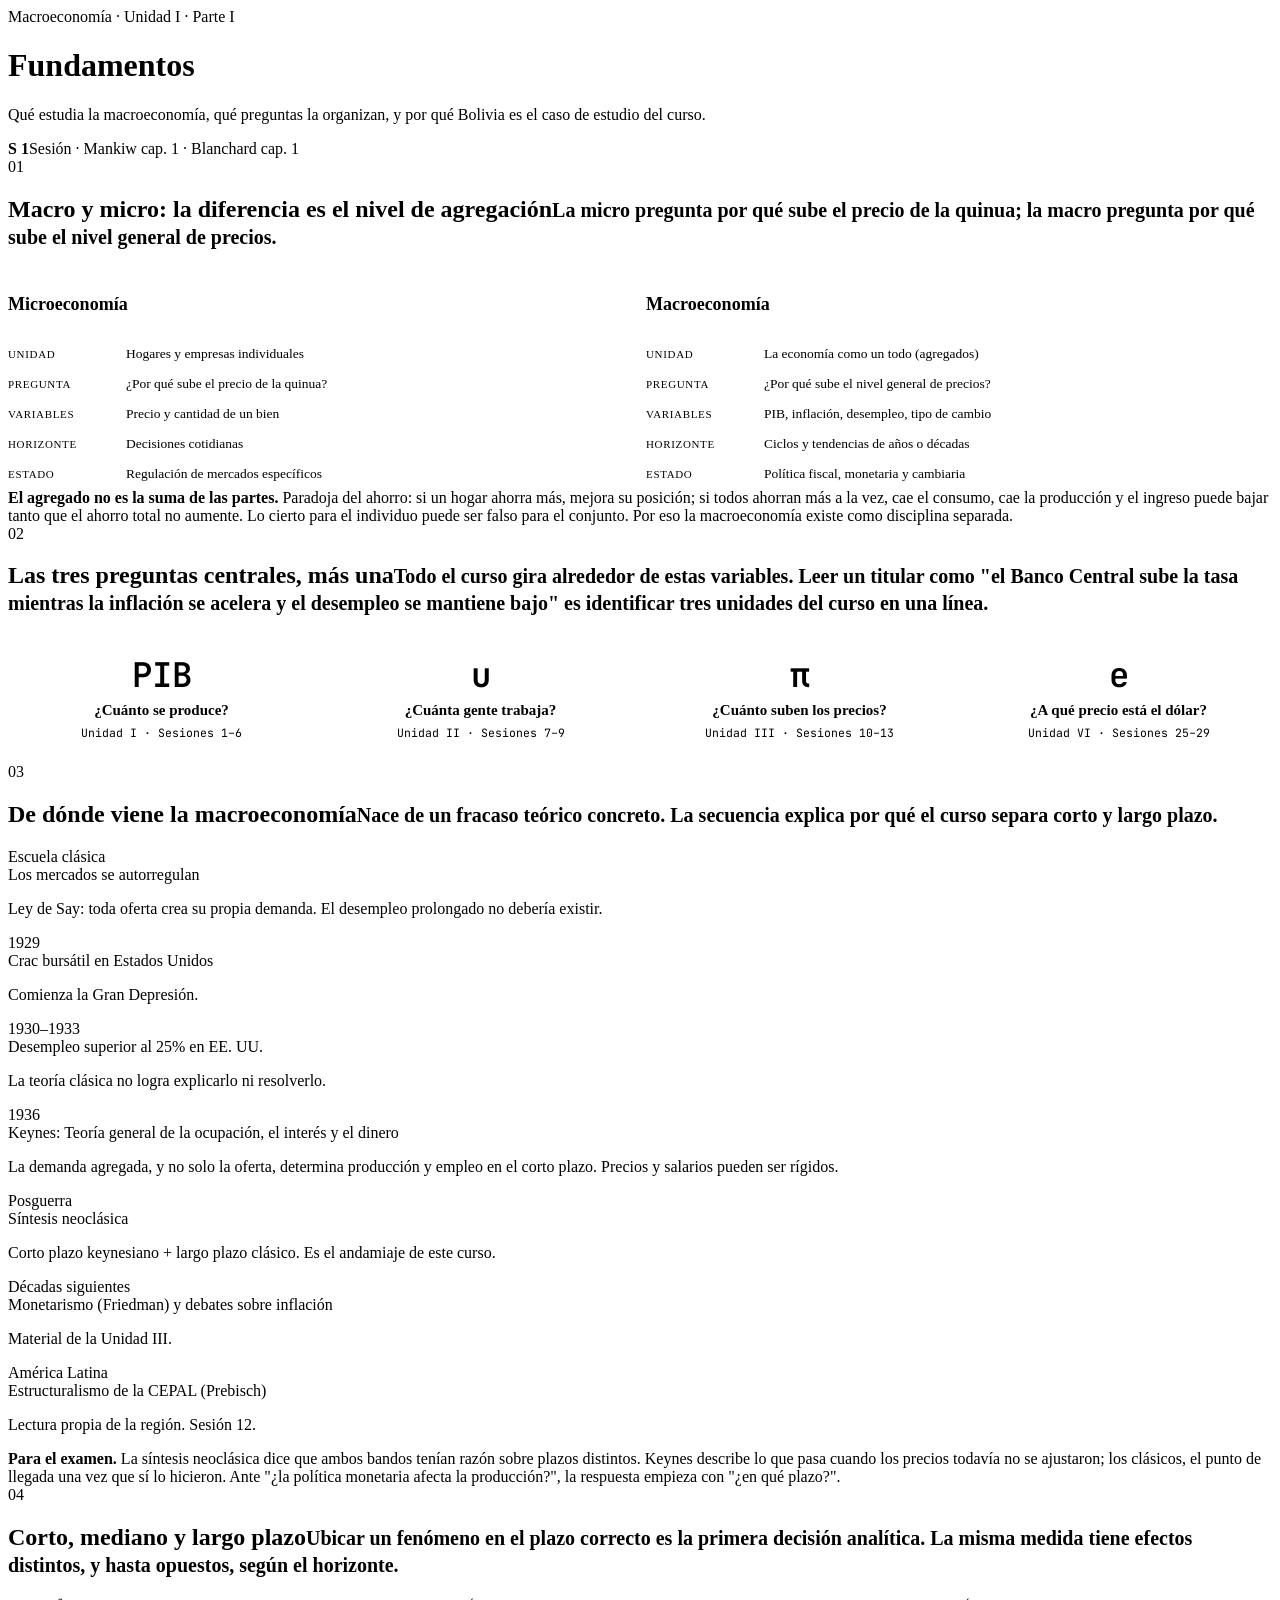
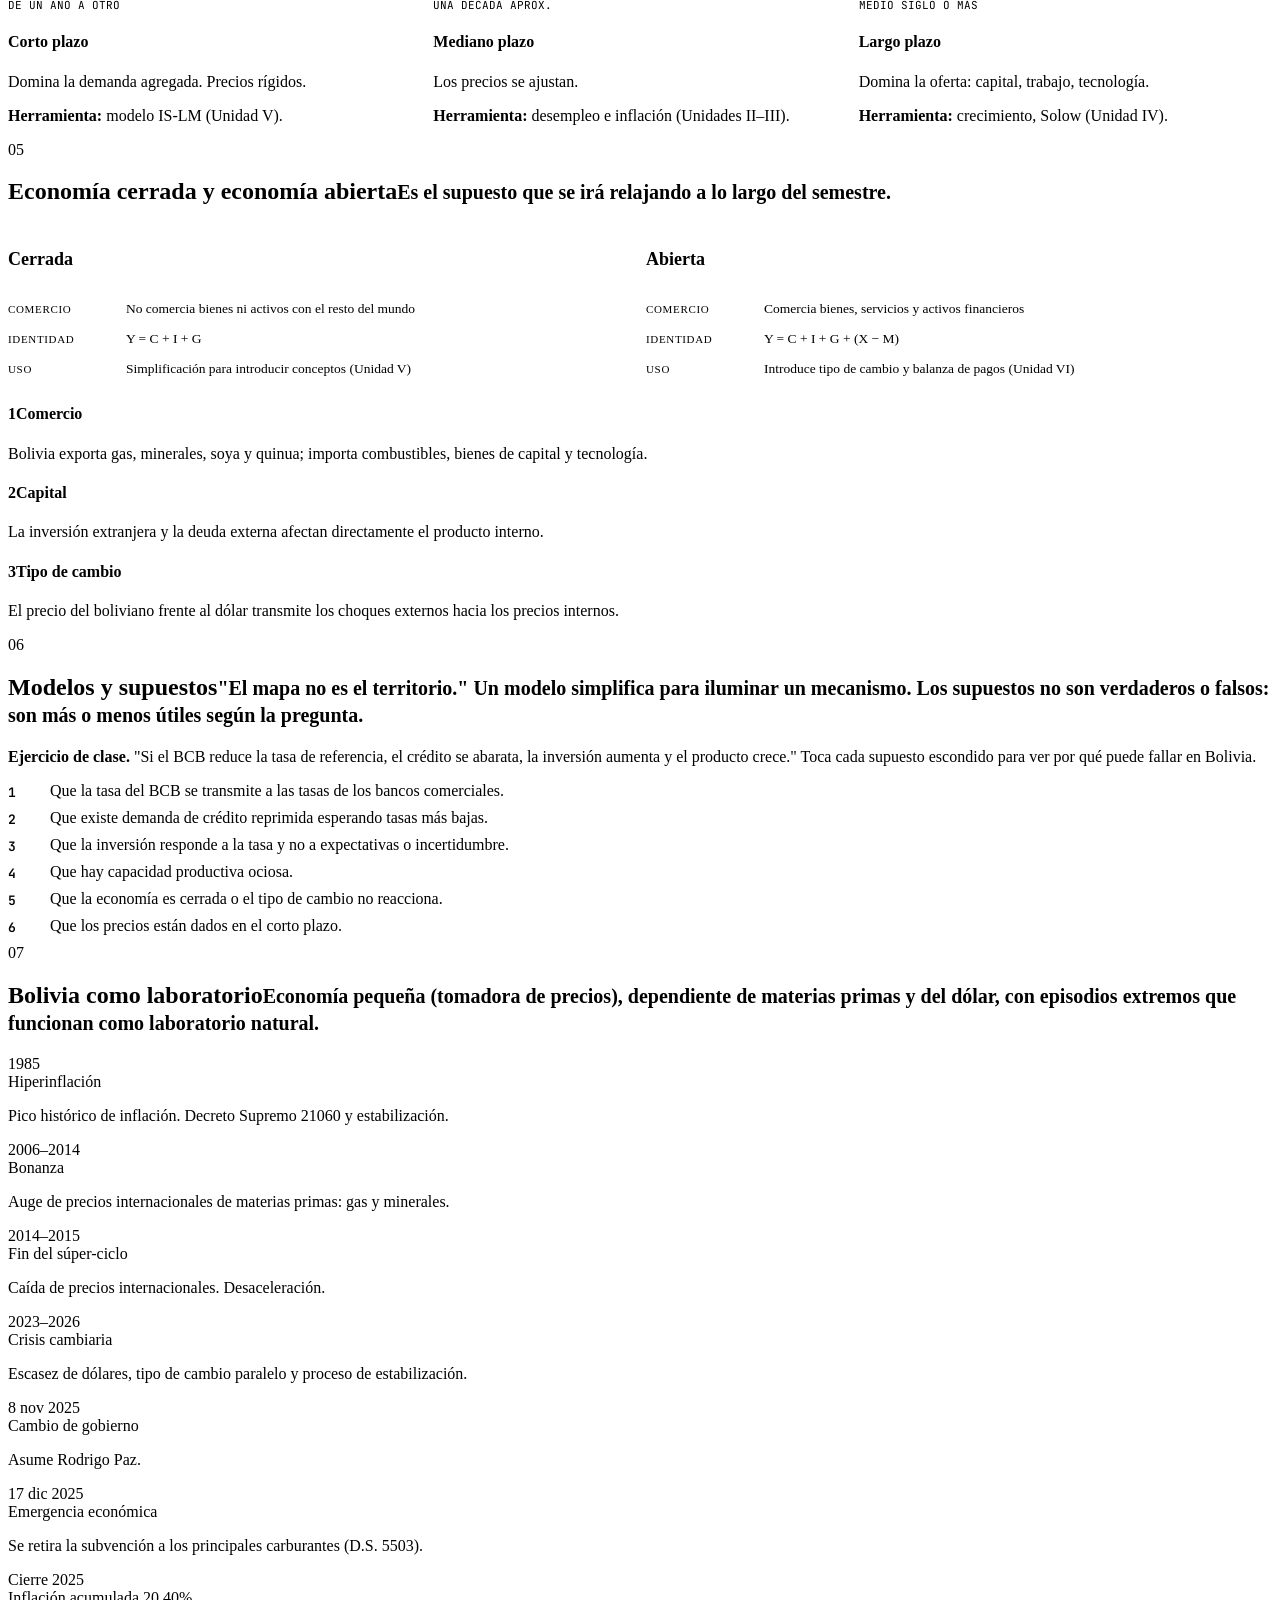
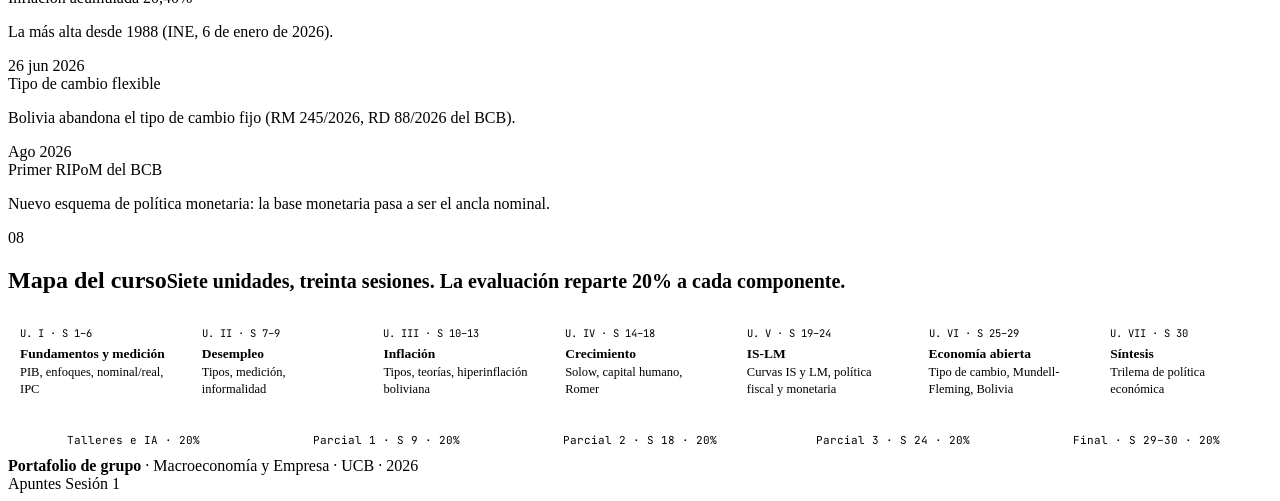
==== infografias/01-fundamentos.html @ 4fd5501f "Portafolio de grupo: quitar nombre individual, agregar integrantes" ====
<!DOCTYPE html>
<html lang="es">
<head>
<meta charset="UTF-8"><meta name="viewport" content="width=device-width, initial-scale=1.0">
<title>Parte I · Fundamentos</title>
<link rel="preconnect" href="https://fonts.googleapis.com">
<link href="https://fonts.googleapis.com/css2?family=Manrope:wght@400;500;600;700;800&family=JetBrains+Mono:wght@500;600&display=swap" rel="stylesheet">
<link rel="stylesheet" href="../assets/style.css">
<style>
  .vs2{display:grid;grid-template-columns:1fr 1fr;gap:12px}
  @media (max-width:560px){.vs2{grid-template-columns:1fr}}
  .vs2 .card h4{font-size:18px;color:var(--acento)}
  .vs2 .card .row{display:grid;grid-template-columns:110px 1fr;gap:8px;padding:7px 0;border-bottom:1px solid var(--line);font-size:13.5px}
  .vs2 .card .row:last-child{border:0}
  .vs2 .card .row span:first-child{color:var(--dim);font-size:11px;letter-spacing:.06em;text-transform:uppercase;padding-top:2px}
  .vs2 .card .row span:last-child{color:var(--muted)}
  .q3{display:grid;grid-template-columns:repeat(auto-fit,minmax(200px,1fr));gap:12px}
  .q3 .card{text-align:center;padding:22px 16px}
  .q3 .sym{font-family:'JetBrains Mono';font-size:34px;font-weight:600;color:var(--acento);line-height:1}
  .q3 .qq{font-weight:700;font-size:15px;margin:10px 0 4px}
  .q3 small{color:var(--dim);font-size:11.5px;font-family:'JetBrains Mono'}
  .plazos{display:grid;grid-template-columns:repeat(auto-fit,minmax(220px,1fr));gap:12px}
  .plazos .card{border-top:3px solid var(--acento)}
  .plazos .card:nth-child(2){border-top-color:var(--warn)}
  .plazos .card:nth-child(3){border-top-color:var(--azul)}
  .plazos .dur{font-family:'JetBrains Mono';font-size:11px;color:var(--dim);margin-bottom:6px}
  .mapa{display:grid;grid-template-columns:repeat(auto-fit,minmax(150px,1fr));gap:8px}
  .mapa div{background:var(--card);border:1px solid var(--line);border-radius:10px;padding:12px;font-size:12.5px;color:var(--muted);line-height:1.4}
  .mapa div b{display:block;color:var(--text);font-size:13.5px}
  .mapa div small{font-family:'JetBrains Mono';color:var(--acento);font-size:10.5px;display:block;margin-bottom:4px}
  .eval{display:flex;height:34px;border-radius:8px;overflow:hidden;gap:2px;margin-top:12px}
  .eval div{flex:1;display:flex;align-items:center;justify-content:center;font-family:'JetBrains Mono';font-size:11px;background:var(--card);border:1px solid var(--line);color:var(--muted);text-align:center;padding:0 4px}
  .sup{margin-top:12px}
  .sup .card{margin-bottom:8px;display:grid;grid-template-columns:32px 1fr;gap:10px;align-items:start;cursor:pointer}
  .sup .card .n{font-family:'JetBrains Mono';color:var(--acento);font-weight:600;font-size:13px;padding-top:2px}
  .sup .card .why{display:none;margin-top:8px;font-size:13px;color:var(--muted);padding-top:8px;border-top:1px solid var(--line)}
  .sup .card.open .why{display:block}
  .sup .card.open{border-color:var(--warn)}
  .sup .card .why b{color:var(--warn)}
</style>
</head>
<body>
<div class="poster">
  <div class="aguayo"></div>
  <header class="hero">
    <div>
      <div class="kicker">Macroeconomía · Unidad I · Parte I</div>
      <h1>Fundamentos</h1>
      <p class="sub">Qué estudia la macroeconomía, qué preguntas la organizan, y por qué Bolivia es el caso de estudio del curso.</p>
    </div>
    <div class="meta"><b>S 1</b>Sesión · Mankiw cap. 1 · Blanchard cap. 1</div>
  </header>

  <section>
    <div class="h2"><div class="num">01</div><h2>Macro y micro: la diferencia es el nivel de agregación<small>La micro pregunta por qué sube el precio de la quinua; la macro pregunta por qué sube el nivel general de precios.</small></h2></div>
    <div class="vs2">
      <div class="card"><h4>Microeconomía</h4>
        <div class="row"><span>Unidad</span><span>Hogares y empresas individuales</span></div>
        <div class="row"><span>Pregunta</span><span>¿Por qué sube el precio de la quinua?</span></div>
        <div class="row"><span>Variables</span><span>Precio y cantidad de un bien</span></div>
        <div class="row"><span>Horizonte</span><span>Decisiones cotidianas</span></div>
        <div class="row"><span>Estado</span><span>Regulación de mercados específicos</span></div>
      </div>
      <div class="card"><h4>Macroeconomía</h4>
        <div class="row"><span>Unidad</span><span>La economía como un todo (agregados)</span></div>
        <div class="row"><span>Pregunta</span><span>¿Por qué sube el nivel general de precios?</span></div>
        <div class="row"><span>Variables</span><span>PIB, inflación, desempleo, tipo de cambio</span></div>
        <div class="row"><span>Horizonte</span><span>Ciclos y tendencias de años o décadas</span></div>
        <div class="row"><span>Estado</span><span>Política fiscal, monetaria y cambiaria</span></div>
      </div>
    </div>
    <div class="callout"><b>El agregado no es la suma de las partes.</b> Paradoja del ahorro: si un hogar ahorra más, mejora su posición; si todos ahorran más a la vez, cae el consumo, cae la producción y el ingreso puede bajar tanto que el ahorro total no aumente. Lo cierto para el individuo puede ser falso para el conjunto. Por eso la macroeconomía existe como disciplina separada.</div>
  </section>

  <section class="alt">
    <div class="h2"><div class="num">02</div><h2>Las tres preguntas centrales, más una<small>Todo el curso gira alrededor de estas variables. Leer un titular como "el Banco Central sube la tasa mientras la inflación se acelera y el desempleo se mantiene bajo" es identificar tres unidades del curso en una línea.</small></h2></div>
    <div class="q3">
      <div class="card"><div class="sym">PIB</div><div class="qq">¿Cuánto se produce?</div><small>Unidad I · Sesiones 1–6</small></div>
      <div class="card"><div class="sym">u</div><div class="qq">¿Cuánta gente trabaja?</div><small>Unidad II · Sesiones 7–9</small></div>
      <div class="card"><div class="sym">π</div><div class="qq">¿Cuánto suben los precios?</div><small>Unidad III · Sesiones 10–13</small></div>
      <div class="card"><div class="sym">e</div><div class="qq">¿A qué precio está el dólar?</div><small>Unidad VI · Sesiones 25–29</small></div>
    </div>
  </section>

  <section>
    <div class="h2"><div class="num">03</div><h2>De dónde viene la macroeconomía<small>Nace de un fracaso teórico concreto. La secuencia explica por qué el curso separa corto y largo plazo.</small></h2></div>
    <div class="timeline">
      <div class="ev"><div class="d">Escuela clásica</div><div class="t">Los mercados se autorregulan</div><p>Ley de Say: toda oferta crea su propia demanda. El desempleo prolongado no debería existir.</p></div>
      <div class="ev"><div class="d">1929</div><div class="t">Crac bursátil en Estados Unidos</div><p>Comienza la Gran Depresión.</p></div>
      <div class="ev"><div class="d">1930–1933</div><div class="t">Desempleo superior al 25% en EE. UU.</div><p>La teoría clásica no logra explicarlo ni resolverlo.</p></div>
      <div class="ev"><div class="d">1936</div><div class="t">Keynes: Teoría general de la ocupación, el interés y el dinero</div><p>La demanda agregada, y no solo la oferta, determina producción y empleo en el corto plazo. Precios y salarios pueden ser rígidos.</p></div>
      <div class="ev"><div class="d">Posguerra</div><div class="t">Síntesis neoclásica</div><p>Corto plazo keynesiano + largo plazo clásico. Es el andamiaje de este curso.</p></div>
      <div class="ev"><div class="d">Décadas siguientes</div><div class="t">Monetarismo (Friedman) y debates sobre inflación</div><p>Material de la Unidad III.</p></div>
      <div class="ev"><div class="d">América Latina</div><div class="t">Estructuralismo de la CEPAL (Prebisch)</div><p>Lectura propia de la región. Sesión 12.</p></div>
    </div>
    <div class="callout info"><b>Para el examen.</b> La síntesis neoclásica dice que ambos bandos tenían razón sobre plazos distintos. Keynes describe lo que pasa cuando los precios todavía no se ajustaron; los clásicos, el punto de llegada una vez que sí lo hicieron. Ante "¿la política monetaria afecta la producción?", la respuesta empieza con "¿en qué plazo?".</div>
  </section>

  <section class="alt">
    <div class="h2"><div class="num">04</div><h2>Corto, mediano y largo plazo<small>Ubicar un fenómeno en el plazo correcto es la primera decisión analítica. La misma medida tiene efectos distintos, y hasta opuestos, según el horizonte.</small></h2></div>
    <div class="plazos">
      <div class="card"><div class="dur">DE UN AÑO A OTRO</div><h4>Corto plazo</h4><p>Domina la demanda agregada. Precios rígidos.</p><p style="margin-top:6px"><b>Herramienta:</b> modelo IS-LM (Unidad V).</p></div>
      <div class="card"><div class="dur">UNA DÉCADA APROX.</div><h4>Mediano plazo</h4><p>Los precios se ajustan.</p><p style="margin-top:6px"><b>Herramienta:</b> desempleo e inflación (Unidades II–III).</p></div>
      <div class="card"><div class="dur">MEDIO SIGLO O MÁS</div><h4>Largo plazo</h4><p>Domina la oferta: capital, trabajo, tecnología.</p><p style="margin-top:6px"><b>Herramienta:</b> crecimiento, Solow (Unidad IV).</p></div>
    </div>
  </section>

  <section>
    <div class="h2"><div class="num">05</div><h2>Economía cerrada y economía abierta<small>Es el supuesto que se irá relajando a lo largo del semestre.</small></h2></div>
    <div class="vs2">
      <div class="card"><h4>Cerrada</h4>
        <div class="row"><span>Comercio</span><span>No comercia bienes ni activos con el resto del mundo</span></div>
        <div class="row"><span>Identidad</span><span class="mono">Y = C + I + G</span></div>
        <div class="row"><span>Uso</span><span>Simplificación para introducir conceptos (Unidad V)</span></div>
      </div>
      <div class="card"><h4>Abierta</h4>
        <div class="row"><span>Comercio</span><span>Comercia bienes, servicios y activos financieros</span></div>
        <div class="row"><span>Identidad</span><span class="mono">Y = C + I + G + (X − M)</span></div>
        <div class="row"><span>Uso</span><span>Introduce tipo de cambio y balanza de pagos (Unidad VI)</span></div>
      </div>
    </div>
    <div class="grid" style="margin-top:12px">
      <div class="card"><h4><span>1</span>Comercio</h4><p>Bolivia exporta gas, minerales, soya y quinua; importa combustibles, bienes de capital y tecnología.</p></div>
      <div class="card"><h4><span>2</span>Capital</h4><p>La inversión extranjera y la deuda externa afectan directamente el producto interno.</p></div>
      <div class="card"><h4><span>3</span>Tipo de cambio</h4><p>El precio del boliviano frente al dólar transmite los choques externos hacia los precios internos.</p></div>
    </div>
  </section>

  <section class="alt">
    <div class="h2"><div class="num">06</div><h2>Modelos y supuestos<small>"El mapa no es el territorio." Un modelo simplifica para iluminar un mecanismo. Los supuestos no son verdaderos o falsos: son más o menos útiles según la pregunta.</small></h2></div>
    <p><b>Ejercicio de clase.</b> "Si el BCB reduce la tasa de referencia, el crédito se abarata, la inversión aumenta y el producto crece." Toca cada supuesto escondido para ver por qué puede fallar en Bolivia.</p>
    <div class="sup">
      <div class="card"><div class="n">1</div><div>Que la tasa del BCB se transmite a las tasas de los bancos comerciales.<div class="why"><b>Transmisión monetaria.</b> Si los bancos no bajan sus tasas, la cadena se corta en el primer eslabón.</div></div></div>
      <div class="card"><div class="n">2</div><div>Que existe demanda de crédito reprimida esperando tasas más bajas.<div class="why"><b>Restricción de demanda vs. oferta.</b> Si nadie quiere invertir por otras razones, abaratar el crédito no cambia nada.</div></div></div>
      <div class="card"><div class="n">3</div><div>Que la inversión responde a la tasa y no a expectativas o incertidumbre.<div class="why"><b>Expectativas.</b> Con incertidumbre alta, la tasa pesa poco en la decisión de invertir.</div></div></div>
      <div class="card"><div class="n">4</div><div>Que hay capacidad productiva ociosa.<div class="why"><b>Cuestionable en Bolivia 2025–2026.</b> Si la economía está al límite, más demanda genera precios, no cantidades.</div></div></div>
      <div class="card"><div class="n">5</div><div>Que la economía es cerrada o el tipo de cambio no reacciona.<div class="why"><b>Cuestionable en Bolivia 2025–2026.</b> Con escasez de divisas, bajar tasas puede acelerar la salida de capitales y depreciar la moneda.</div></div></div>
      <div class="card"><div class="n">6</div><div>Que los precios están dados en el corto plazo.<div class="why"><b>Precios rígidos.</b> Es el supuesto que separa el corto plazo keynesiano del largo plazo clásico.</div></div></div>
    </div>
  </section>

  <section>
    <div class="h2"><div class="num">07</div><h2>Bolivia como laboratorio<small>Economía pequeña (tomadora de precios), dependiente de materias primas y del dólar, con episodios extremos que funcionan como laboratorio natural.</small></h2></div>
    <div class="timeline">
      <div class="ev"><div class="d">1985</div><div class="t">Hiperinflación</div><p>Pico histórico de inflación. Decreto Supremo 21060 y estabilización.</p></div>
      <div class="ev"><div class="d">2006–2014</div><div class="t">Bonanza</div><p>Auge de precios internacionales de materias primas: gas y minerales.</p></div>
      <div class="ev"><div class="d">2014–2015</div><div class="t">Fin del súper-ciclo</div><p>Caída de precios internacionales. Desaceleración.</p></div>
      <div class="ev"><div class="d">2023–2026</div><div class="t">Crisis cambiaria</div><p>Escasez de dólares, tipo de cambio paralelo y proceso de estabilización.</p></div>
      <div class="ev"><div class="d">8 nov 2025</div><div class="t">Cambio de gobierno</div><p>Asume Rodrigo Paz.</p></div>
      <div class="ev"><div class="d">17 dic 2025</div><div class="t">Emergencia económica</div><p>Se retira la subvención a los principales carburantes (D.S. 5503).</p></div>
      <div class="ev"><div class="d">Cierre 2025</div><div class="t">Inflación acumulada 20,40%</div><p>La más alta desde 1988 (INE, 6 de enero de 2026).</p></div>
      <div class="ev"><div class="d">26 jun 2026</div><div class="t">Tipo de cambio flexible</div><p>Bolivia abandona el tipo de cambio fijo (RM 245/2026, RD 88/2026 del BCB).</p></div>
      <div class="ev"><div class="d">Ago 2026</div><div class="t">Primer RIPoM del BCB</div><p>Nuevo esquema de política monetaria: la base monetaria pasa a ser el ancla nominal.</p></div>
    </div>
  </section>

  <section class="alt">
    <div class="h2"><div class="num">08</div><h2>Mapa del curso<small>Siete unidades, treinta sesiones. La evaluación reparte 20% a cada componente.</small></h2></div>
    <div class="mapa">
      <div><small>U. I · S 1–6</small><b>Fundamentos y medición</b>PIB, enfoques, nominal/real, IPC</div>
      <div><small>U. II · S 7–9</small><b>Desempleo</b>Tipos, medición, informalidad</div>
      <div><small>U. III · S 10–13</small><b>Inflación</b>Tipos, teorías, hiperinflación boliviana</div>
      <div><small>U. IV · S 14–18</small><b>Crecimiento</b>Solow, capital humano, Romer</div>
      <div><small>U. V · S 19–24</small><b>IS-LM</b>Curvas IS y LM, política fiscal y monetaria</div>
      <div><small>U. VI · S 25–29</small><b>Economía abierta</b>Tipo de cambio, Mundell-Fleming, Bolivia</div>
      <div><small>U. VII · S 30</small><b>Síntesis</b>Trilema de política económica</div>
    </div>
    <div class="eval">
      <div>Talleres e IA · 20%</div><div>Parcial 1 · S 9 · 20%</div><div>Parcial 2 · S 18 · 20%</div><div>Parcial 3 · S 24 · 20%</div><div>Final · S 29–30 · 20%</div>
    </div>
  </section>

  <footer><div><b>Portafolio de grupo</b> · Macroeconomía y Empresa · UCB · 2026</div><div>Apuntes Sesión 1</div></footer>
  <div class="aguayo"></div>
</div>
<script>
document.querySelectorAll('.sup .card').forEach(c=>c.addEventListener('click',()=>c.classList.toggle('open')));
</script>
</body>
</html>
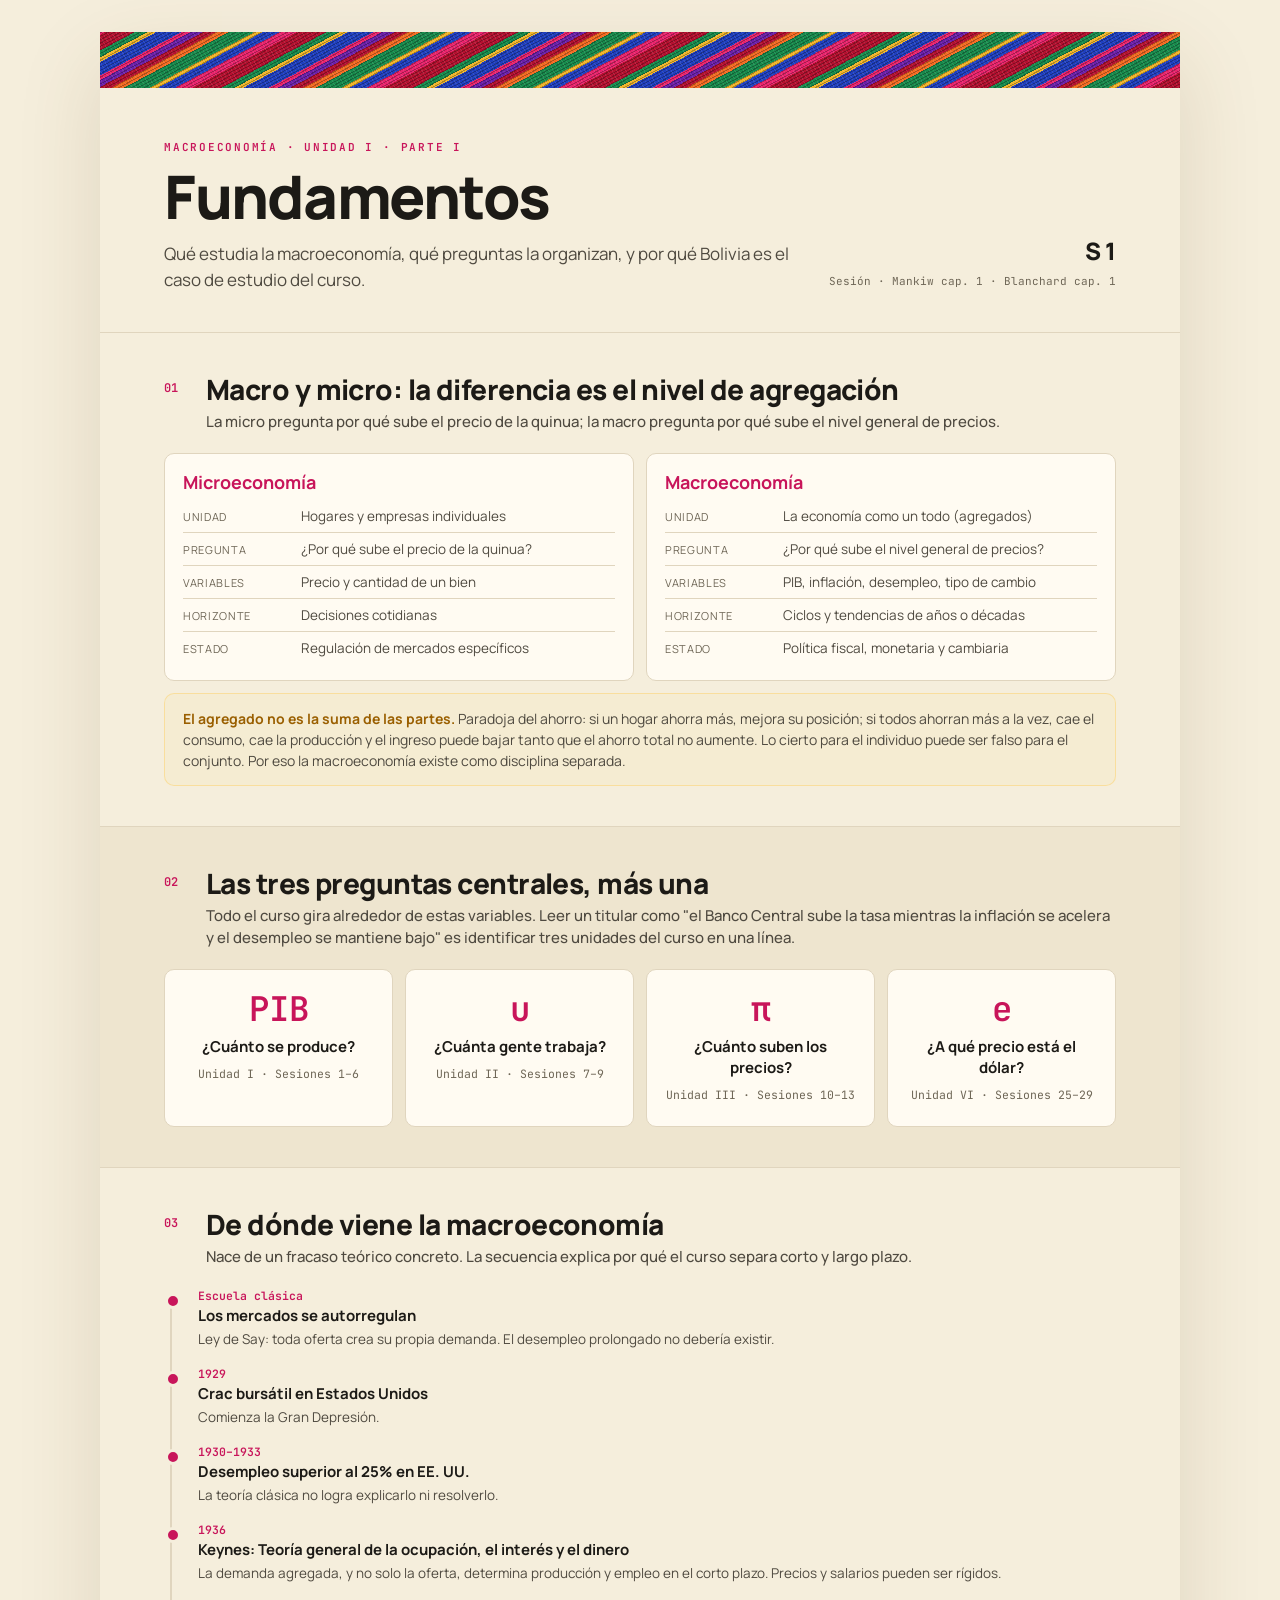
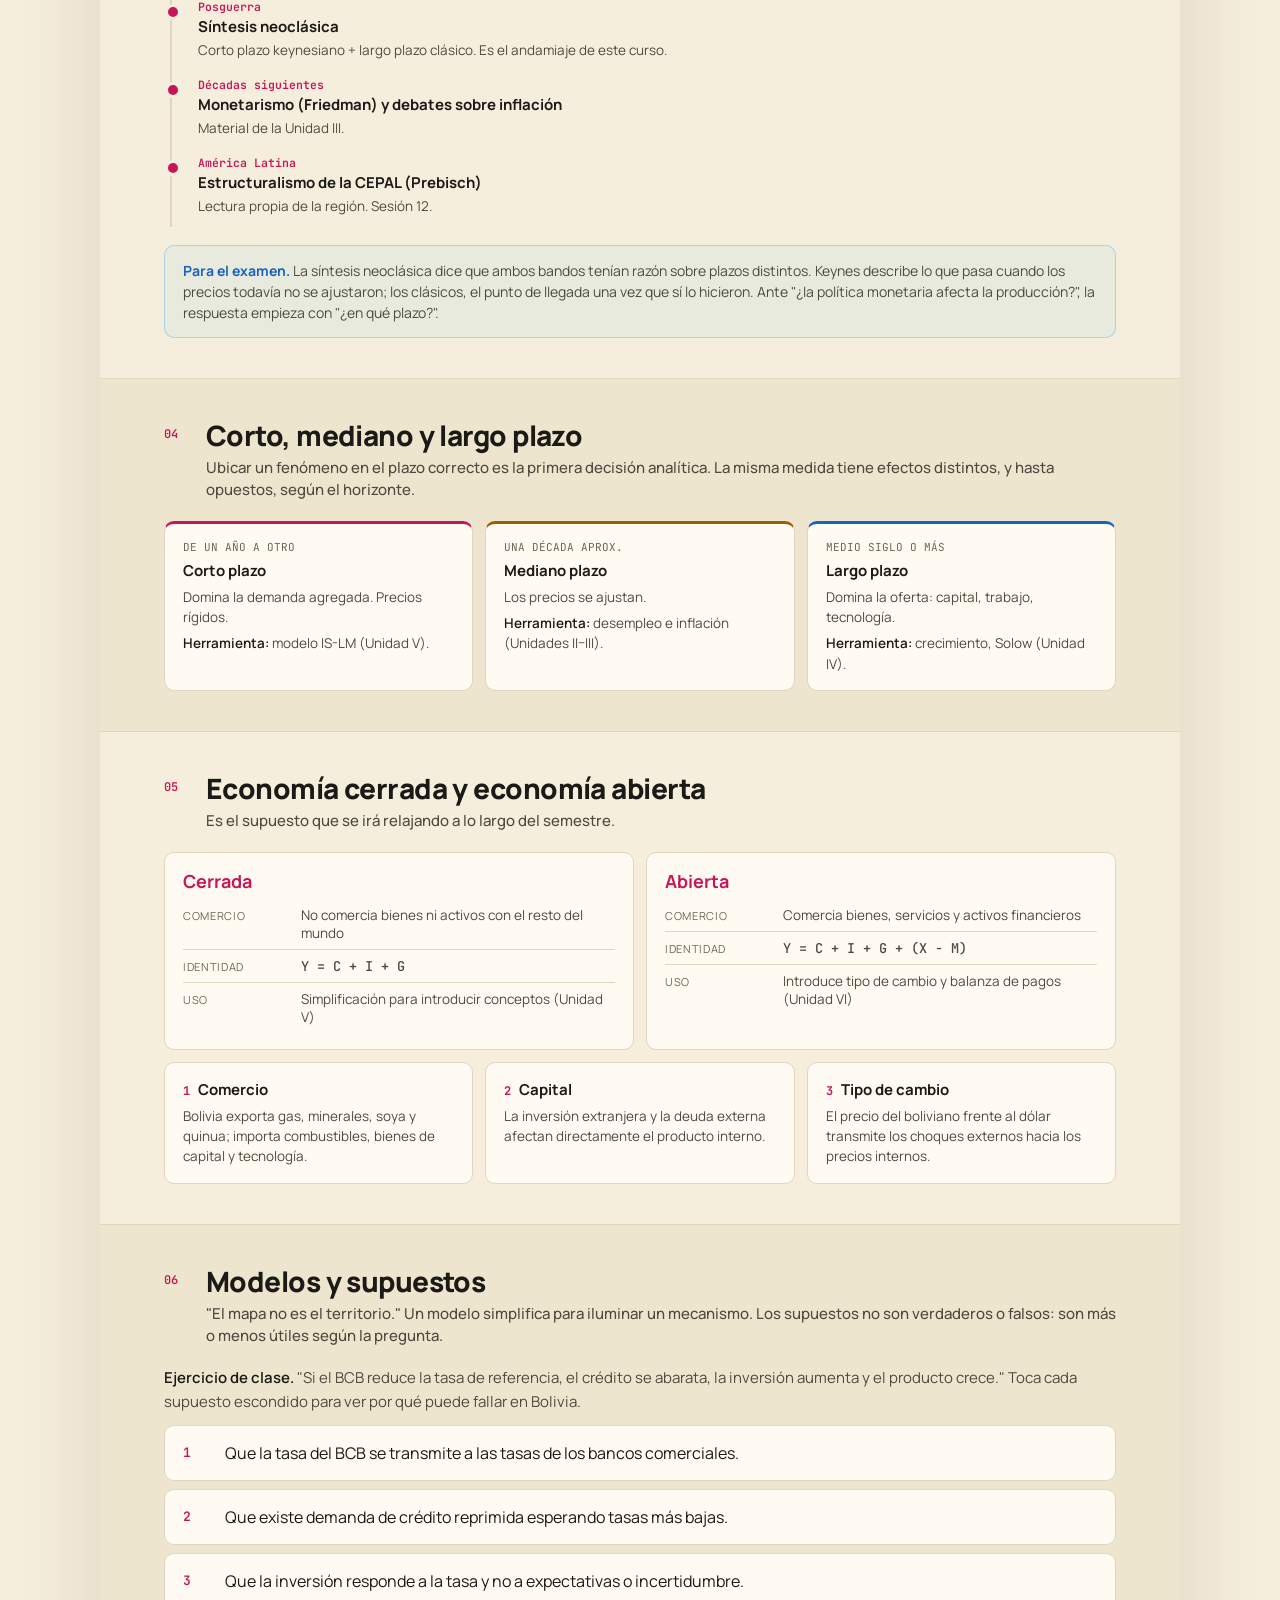
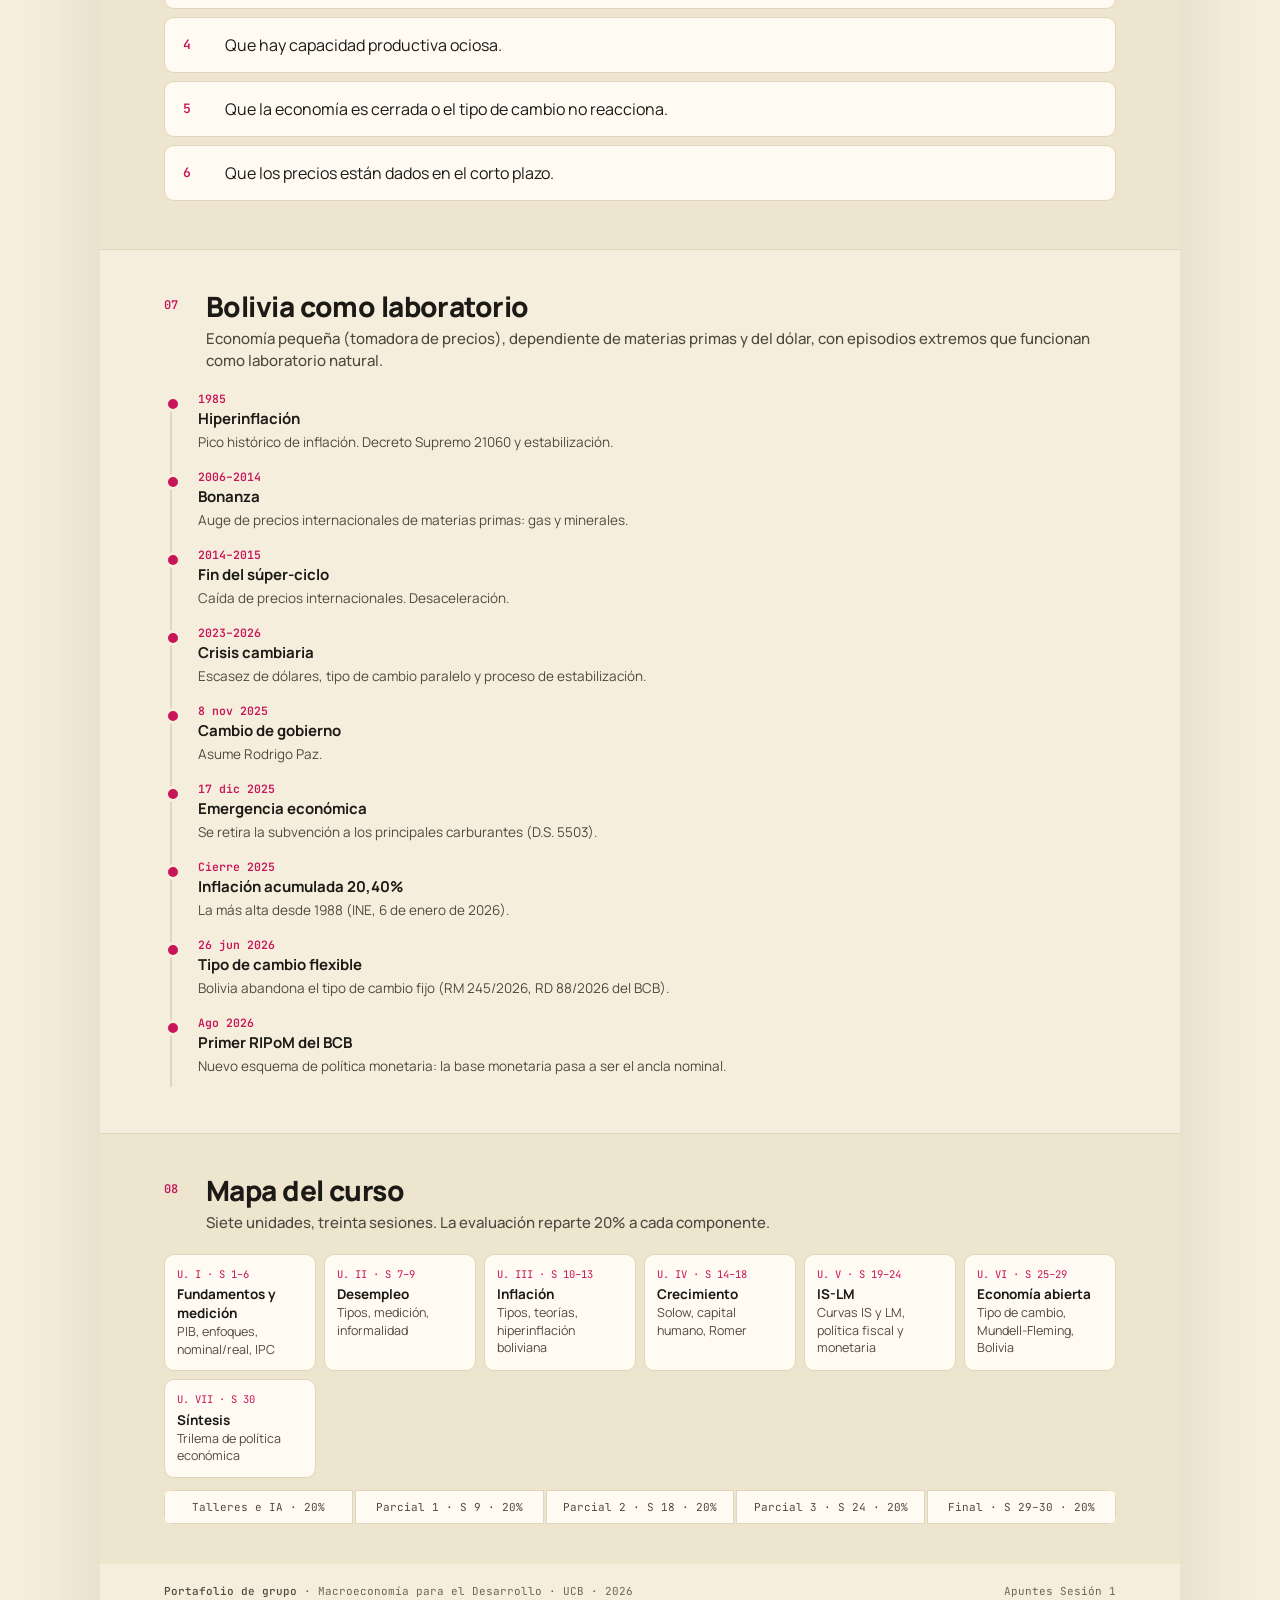
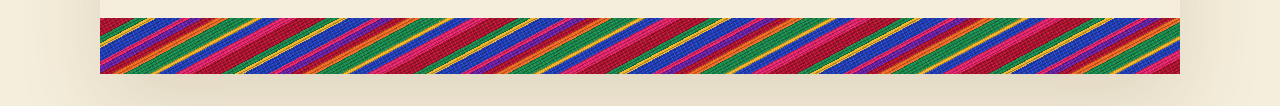
==== commit 26fdfb9e: "Nombre oficial del curso y perfiles del grupo en Nosotros - "Macroeconomía para el Desarrollo" (nomb" ====
--- a/infografias/01-fundamentos.html
+++ b/infografias/01-fundamentos.html
@@ -170,7 +170,7 @@
     </div>
   </section>
 
-  <footer><div><b>Portafolio de grupo</b> · Macroeconomía y Empresa · UCB · 2026</div><div>Apuntes Sesión 1</div></footer>
+  <footer><div><b>Portafolio de grupo</b> · Macroeconomía para el Desarrollo · UCB · 2026</div><div>Apuntes Sesión 1</div></footer>
   <div class="aguayo"></div>
 </div>
 <script>
--- a/assets/style.css
+++ b/assets/style.css
@@ -0,0 +1,139 @@
+/* Sistema visual Aguayo Crema · ver DESIGN.md */
+:root{
+  --bg:#F5EEDC; --bg2:#EEE5CF; --card:#FFFBF2; --line:#E0D5BE;
+  --text:#1C1A16; --muted:#4F4A40; --dim:#6E6656;
+  --acento:#C8155A; --azul:#1A62C0;
+  --ok:#0F7A45; --bad:#C62A3A; --warn:#9A5F00;
+  --pad:clamp(18px,5vw,72px);
+}
+*{box-sizing:border-box;margin:0;padding:0}
+html{-webkit-text-size-adjust:100%;scroll-behavior:smooth}
+body{background:var(--bg);font-family:'Manrope',system-ui,sans-serif;color:var(--text);-webkit-font-smoothing:antialiased}
+.poster{max-width:1080px;margin:0 auto;background:var(--bg);overflow:hidden}
+@media (min-width:1140px){.poster{margin:32px auto;box-shadow:0 30px 80px rgba(90,64,20,.14)}}
+.aguayo{height:clamp(28px,6vw,56px);position:relative;overflow:hidden;
+  background:repeating-linear-gradient(-28deg,#B4102F 0 14px,#E8236B 14px 22px,#1F3FBF 22px 30px,#F0B429 30px 34px,#178A4C 34px 46px,#F26A21 46px 52px,#B4102F 52px 58px,#6A1FA8 58px 64px,#E8236B 64px 68px,#1F3FBF 68px 80px,#F0B429 80px 84px,#178A4C 84px 90px)}
+.aguayo::after{content:"";position:absolute;inset:0;background:repeating-linear-gradient(-28deg,rgba(0,0,0,.28) 0 1px,transparent 1px 3px),repeating-linear-gradient(62deg,rgba(255,255,255,.10) 0 1px,transparent 1px 4px)}
+.aguayo.thin{height:6px}.aguayo.thin::after{display:none}
+header.hero{padding:clamp(28px,6vw,52px) var(--pad) clamp(22px,4vw,40px);display:grid;grid-template-columns:1fr auto;gap:24px;align-items:end}
+.kicker{font-family:'JetBrains Mono',monospace;font-size:11px;letter-spacing:.16em;text-transform:uppercase;color:var(--acento);font-weight:600}
+h1{font-weight:800;font-size:clamp(32px,7vw,60px);line-height:1.02;letter-spacing:-.025em;margin-top:12px}
+.sub{font-size:clamp(14px,2.2vw,17px);color:var(--muted);margin-top:14px;max-width:640px;line-height:1.5}
+.meta{text-align:right;font-family:'JetBrains Mono';font-size:11px;color:var(--dim);line-height:1.8;white-space:nowrap}
+.meta b{color:var(--text);font-size:24px;display:block;font-family:'Manrope';font-weight:800;letter-spacing:-.02em}
+@media (max-width:600px){header.hero{grid-template-columns:1fr}.meta{text-align:left;display:flex;gap:14px;align-items:baseline;white-space:normal}.meta b{font-size:18px;display:inline}}
+section{padding:clamp(26px,5vw,40px) var(--pad);border-top:1px solid var(--line)}
+section.alt{background:var(--bg2)}
+.h2{display:flex;align-items:flex-start;gap:14px;margin-bottom:20px}
+.num{font-family:'JetBrains Mono';font-weight:600;font-size:12px;color:var(--acento);padding-top:7px;min-width:28px}
+h2{font-weight:800;font-size:clamp(21px,3.4vw,28px);letter-spacing:-.02em;line-height:1.15}
+h2 small{display:block;font-weight:500;font-size:clamp(13.5px,1.8vw,15px);letter-spacing:0;color:var(--muted);margin-top:6px;line-height:1.45}
+h3{font-weight:700;font-size:17px;margin-bottom:10px}
+p{font-size:clamp(14px,1.8vw,15px);line-height:1.55;color:var(--muted)}
+p b,li b{color:var(--text);font-weight:600}
+p+p{margin-top:10px}
+.grid{display:grid;gap:12px;grid-template-columns:repeat(auto-fit,minmax(200px,1fr))}
+.grid.wide{grid-template-columns:repeat(auto-fit,minmax(280px,1fr))}
+.card{background:var(--card);border:1px solid var(--line);border-radius:10px;padding:16px 18px;min-width:0}
+.card h4{font-weight:700;font-size:15px;margin-bottom:6px}
+.card h4 span{font-family:'JetBrains Mono';color:var(--acento);margin-right:8px;font-size:12px}
+.card p,.card li{font-size:13.5px;line-height:1.5;color:var(--muted)}
+.card ul,.card ol{padding-left:18px}
+.card li{margin-bottom:4px}
+.mono{font-family:'JetBrains Mono';font-weight:500}
+.f{font-family:'JetBrains Mono';font-weight:600;font-size:clamp(16px,3.2vw,26px);background:var(--card);border:1px solid var(--line);border-radius:10px;padding:14px 18px;text-align:center;letter-spacing:-.01em;overflow-x:auto;white-space:nowrap}
+.f i{font-style:normal;color:var(--acento)}
+.f+.f{margin-top:8px}
+.formulas{display:grid;gap:8px;grid-template-columns:repeat(auto-fit,minmax(280px,1fr))}
+.callout{margin-top:12px;border-radius:10px;padding:14px 18px;font-size:14px;line-height:1.5;color:var(--muted);border:1px solid;background:rgba(255,197,61,.06);border-color:rgba(255,197,61,.35)}
+.callout b{color:var(--warn)}
+.callout.ok{border-color:rgba(61,214,140,.4);background:rgba(61,214,140,.07)}.callout.ok b{color:var(--ok)}
+.callout.bad{border-color:rgba(255,77,94,.4);background:rgba(255,77,94,.07)}.callout.bad b{color:var(--bad)}
+.callout.info{border-color:rgba(79,176,255,.4);background:rgba(79,176,255,.07)}.callout.info b{color:var(--azul)}
+.verdict{display:grid;grid-template-columns:repeat(auto-fit,minmax(240px,1fr));gap:12px;margin-top:12px}
+.verdict div{border-radius:10px;padding:14px 16px;font-size:14px;line-height:1.5;border:1px solid;color:var(--muted)}
+.verdict .bad{border-color:rgba(255,77,94,.4);background:rgba(255,77,94,.07)}
+.verdict .ok{border-color:rgba(61,214,140,.4);background:rgba(61,214,140,.07)}
+.verdict b{display:block;font-family:'JetBrains Mono';font-size:17px;margin-bottom:4px}
+.verdict .bad b{color:var(--bad)}.verdict .ok b{color:var(--ok)}
+table.t{width:100%;border-collapse:collapse;font-size:13.5px;background:var(--card);border:1px solid var(--line);border-radius:10px;overflow:hidden}
+table.t th,table.t td{padding:10px 12px;text-align:left;border-bottom:1px solid var(--line);vertical-align:top;color:var(--muted)}
+table.t th{font-size:11px;letter-spacing:.1em;text-transform:uppercase;color:var(--dim);font-weight:600;background:var(--bg2)}
+table.t td:first-child{color:var(--text);font-weight:600}
+table.t tr:last-child td{border-bottom:0}
+table.t td.n{font-family:'JetBrains Mono';color:var(--text);white-space:nowrap}
+.twrap{overflow-x:auto;-webkit-overflow-scrolling:touch;border-radius:10px}
+.timeline{position:relative;padding-left:22px}
+.timeline::before{content:"";position:absolute;left:6px;top:6px;bottom:6px;width:2px;background:var(--line)}
+.timeline .ev{position:relative;padding:0 0 16px 12px}
+.timeline .ev::before{content:"";position:absolute;left:-21px;top:5px;width:10px;height:10px;border-radius:50%;background:var(--acento);border:3px solid var(--bg)}
+.timeline .ev .d{font-family:'JetBrains Mono';font-size:11.5px;color:var(--acento);font-weight:600}
+.timeline .ev .t{font-weight:700;font-size:15px;margin:2px 0 3px}
+.timeline .ev p{font-size:13.5px}
+.chain{display:grid;grid-template-columns:1fr 28px 1fr 28px 1fr;align-items:stretch}
+.chain .step{background:var(--card);border:1px solid var(--line);border-radius:10px;padding:16px}
+.chain .arrow{display:flex;align-items:center;justify-content:center;color:var(--dim);font-size:20px}
+.chain .lbl{font-weight:700;font-size:15px}
+.chain .val{font-family:'JetBrains Mono';font-size:12px;color:var(--muted);margin-top:4px}
+.chain .va{margin-top:12px;font-family:'JetBrains Mono';font-size:12px;color:var(--text);padding-top:10px;border-top:1px solid var(--line)}
+.chain .va b{font-family:'Manrope';font-size:22px;font-weight:800;display:block;margin-top:2px}
+.chain .total{border-color:var(--acento);background:linear-gradient(180deg,rgba(232,35,107,.12),transparent)}
+@media (max-width:640px){.chain{grid-template-columns:1fr}.chain .arrow{transform:rotate(90deg);height:28px}}
+.flow{display:flex;flex-wrap:wrap;gap:8px;align-items:center}
+.flow span{background:var(--card);border:1px solid var(--line);border-radius:999px;padding:8px 14px;font-size:13.5px;color:var(--text)}
+.flow i{color:var(--dim);font-style:normal}
+.flow span.hi{border-color:var(--acento);color:var(--acento)}
+.bars{display:flex;flex-direction:column;gap:8px}
+.bar{display:grid;grid-template-columns:minmax(90px,150px) 1fr 64px;align-items:center;gap:10px}
+.bar .lab{font-weight:600;font-size:13px}
+.bar .track{height:18px;background:var(--card);border:1px solid var(--line);border-radius:4px;overflow:hidden}
+.bar .fill{height:100%;background:var(--acento);opacity:.9;border-radius:3px;transition:width .3s}
+.bar .fill.neg{background:repeating-linear-gradient(45deg,var(--bad) 0 5px,transparent 5px 9px)}
+.bar .v{font-family:'JetBrains Mono';font-size:12px;text-align:right;color:var(--text)}
+.bar.neg .v{color:var(--bad)}
+.tabs{display:flex;gap:6px;margin-bottom:12px;flex-wrap:wrap}
+.tabs button{flex:1;min-width:120px;background:var(--card);border:1px solid var(--line);color:var(--muted);font:700 14px 'Manrope';padding:12px;border-radius:10px;cursor:pointer}
+.tabs button.on{border-color:var(--acento);color:var(--text);background:linear-gradient(180deg,rgba(232,35,107,.14),transparent)}
+.pane{display:none}.pane.on{display:block}
+.sim{background:var(--card);border:1px solid var(--line);border-radius:12px;padding:clamp(14px,3vw,24px);display:grid;grid-template-columns:minmax(0,1fr) minmax(0,1fr);gap:clamp(14px,3vw,28px)}
+@media (max-width:720px){.sim{grid-template-columns:1fr}}
+.ctl{display:grid;grid-template-columns:64px 1fr 74px;align-items:center;gap:10px;margin-bottom:12px}
+.ctl label{font-family:'JetBrains Mono';font-size:13px;font-weight:600;color:var(--acento)}
+.ctl label small{display:block;font-family:'Manrope';font-weight:500;color:var(--muted);font-size:10px}
+.ctl output{font-family:'JetBrains Mono';font-size:12.5px;text-align:right;color:var(--text)}
+input[type=range]{-webkit-appearance:none;appearance:none;width:100%;height:24px;background:transparent;touch-action:pan-y}
+input[type=range]::-webkit-slider-runnable-track{height:4px;background:var(--line);border-radius:2px}
+input[type=range]::-webkit-slider-thumb{-webkit-appearance:none;width:22px;height:22px;border-radius:50%;background:var(--acento);margin-top:-9px;border:3px solid var(--card);box-shadow:0 0 0 1px var(--acento)}
+input[type=range]::-moz-range-track{height:4px;background:var(--line);border-radius:2px}
+input[type=range]::-moz-range-thumb{width:16px;height:16px;border-radius:50%;background:var(--acento);border:0}
+.kpi{display:grid;grid-template-columns:repeat(auto-fit,minmax(130px,1fr));gap:10px;margin-top:12px}
+.kpi div{background:var(--bg);border:1px solid var(--line);border-radius:8px;padding:10px 12px;min-width:0}
+.kpi small{display:block;font-size:10.5px;letter-spacing:.08em;text-transform:uppercase;color:var(--muted);font-weight:600}
+.kpi b{font-family:'JetBrains Mono';font-size:20px;font-weight:600}
+.kpi b em{font-style:normal;font-size:12px;margin-left:6px}
+.kpi b em.up{color:var(--ok)}.kpi b em.dn{color:var(--bad)}
+.reset{margin-top:10px;background:transparent;border:1px solid var(--line);color:var(--muted);font:600 12px 'Manrope';padding:7px 12px;border-radius:999px;cursor:pointer}
+.note{margin-top:12px;font-size:13px;color:var(--muted);line-height:1.5;padding-top:12px;border-top:1px solid var(--line)}
+.note b{color:var(--text)}
+canvas.chart{width:100%;height:auto;display:block;background:var(--bg);border-radius:8px;border:1px solid var(--line)}
+.err{display:grid;grid-template-columns:repeat(auto-fit,minmax(240px,1fr));gap:12px}
+.err div{background:var(--card);border:1px solid var(--line);border-radius:10px;padding:14px 16px;font-size:13.5px;line-height:1.5;color:var(--muted)}
+.err div b{display:block;color:var(--bad);font-weight:700;font-size:14px;margin-bottom:4px}
+.quiz{background:var(--card);border:1px solid var(--line);border-radius:10px;padding:14px 16px;margin-bottom:10px}
+.quiz .q{font-weight:600;font-size:14.5px;color:var(--text);cursor:pointer;display:flex;justify-content:space-between;gap:12px}
+.quiz .q::after{content:"+";color:var(--acento);font-family:'JetBrains Mono';font-weight:600}
+.quiz.open .q::after{content:"−"}
+.quiz .a{display:none;margin-top:10px;font-size:13.5px;color:var(--muted);line-height:1.5;padding-top:10px;border-top:1px solid var(--line)}
+.quiz.open .a{display:block}
+.tag{display:inline-block;font-family:'JetBrains Mono';font-size:11px;padding:3px 9px;border:1px solid var(--line);border-radius:999px;color:var(--muted);margin:2px 4px 2px 0}
+.tag.add{border-color:rgba(255,197,61,.45);color:var(--warn)}
+.stat{display:grid;grid-template-columns:repeat(auto-fit,minmax(150px,1fr));gap:10px}
+.stat div{background:var(--card);border:1px solid var(--line);border-radius:10px;padding:14px 16px}
+.stat small{display:block;font-size:11px;letter-spacing:.08em;text-transform:uppercase;color:var(--muted);font-weight:600}
+.stat b{display:block;font-family:'JetBrains Mono';font-size:clamp(20px,3.4vw,28px);font-weight:600;margin:4px 0 2px;letter-spacing:-.02em}
+.stat b.bad{color:var(--bad)}.stat b.ok{color:var(--ok)}.stat b.warn{color:var(--warn)}
+.stat span{font-size:11.5px;color:var(--dim);font-family:'JetBrains Mono'}
+footer{padding:20px var(--pad);display:flex;justify-content:space-between;gap:12px;flex-wrap:wrap;font-family:'JetBrains Mono';font-size:11px;color:var(--dim)}
+footer b{color:var(--muted);font-weight:500}
+.backlink{display:inline-block;margin-top:8px;font-size:12px;color:var(--muted);text-decoration:none;border:1px solid var(--line);border-radius:999px;padding:6px 12px}
+.backlink:hover{border-color:var(--acento);color:var(--text)}
